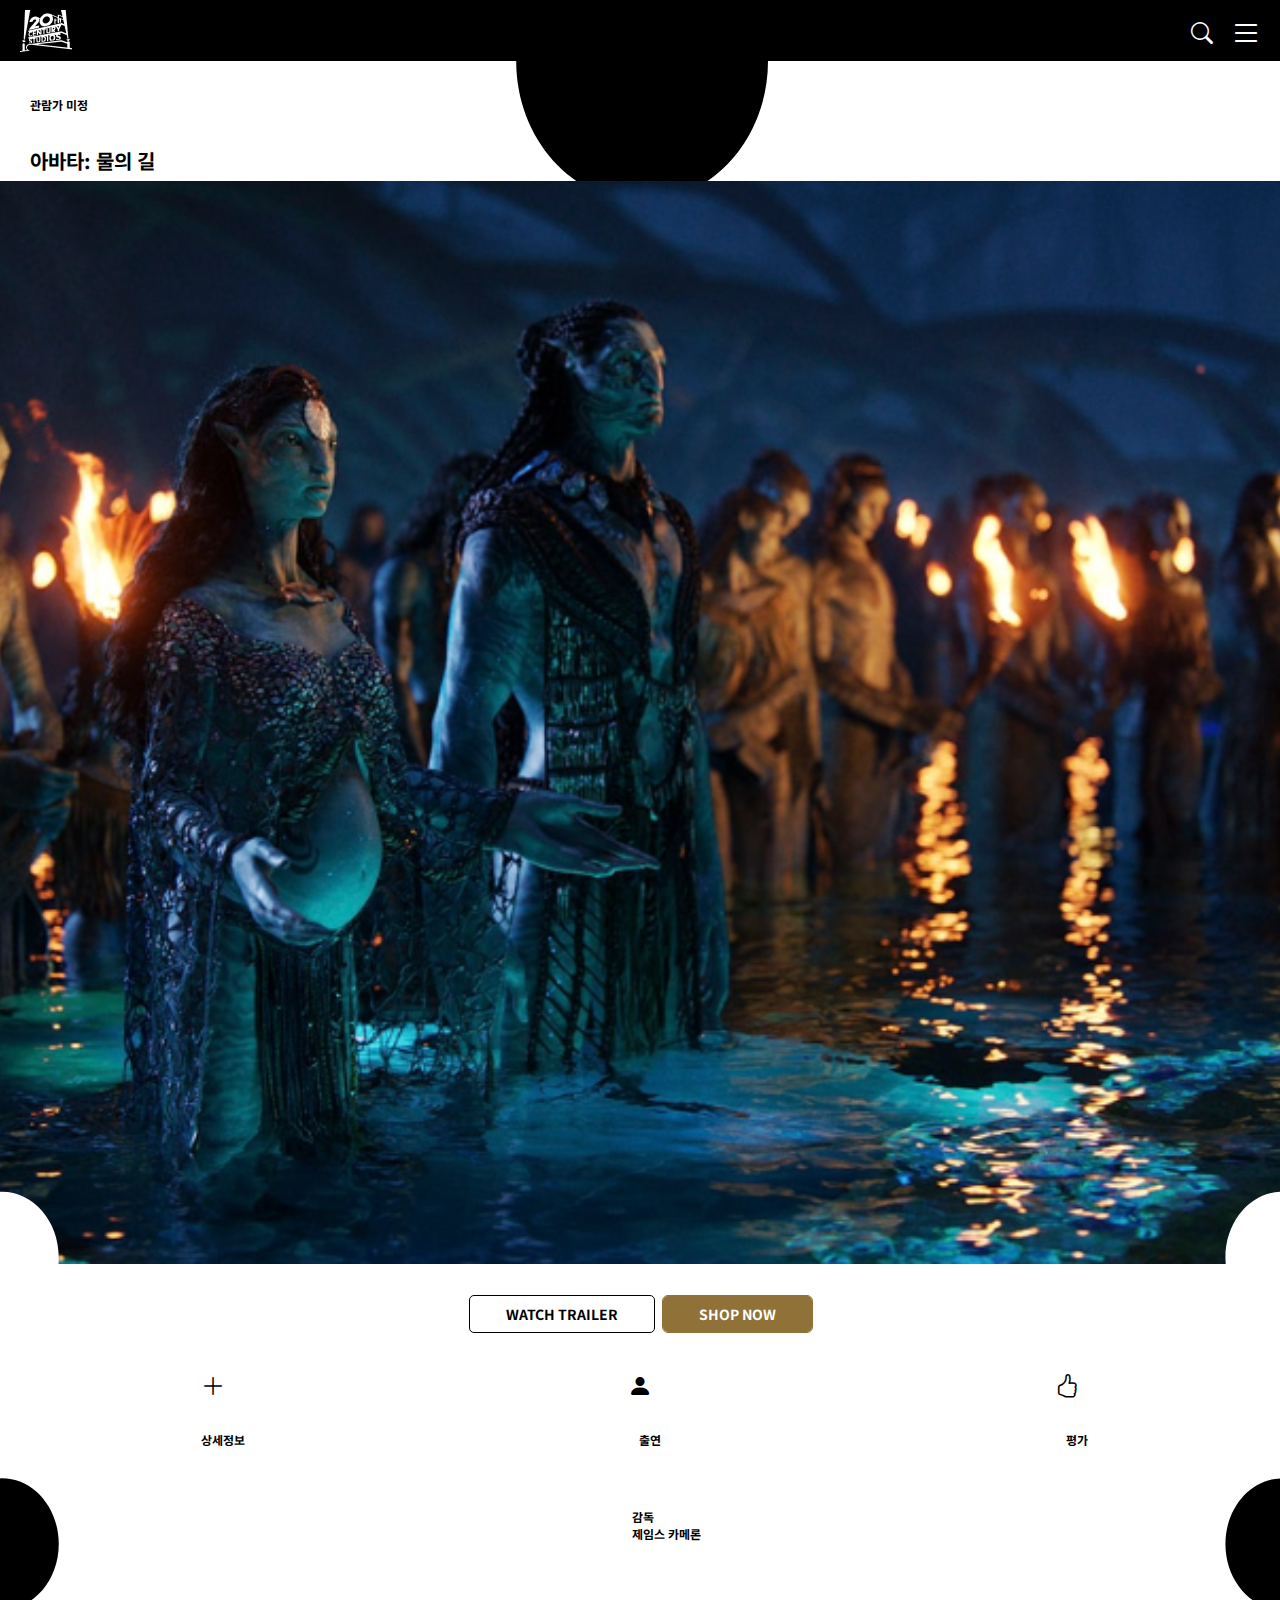
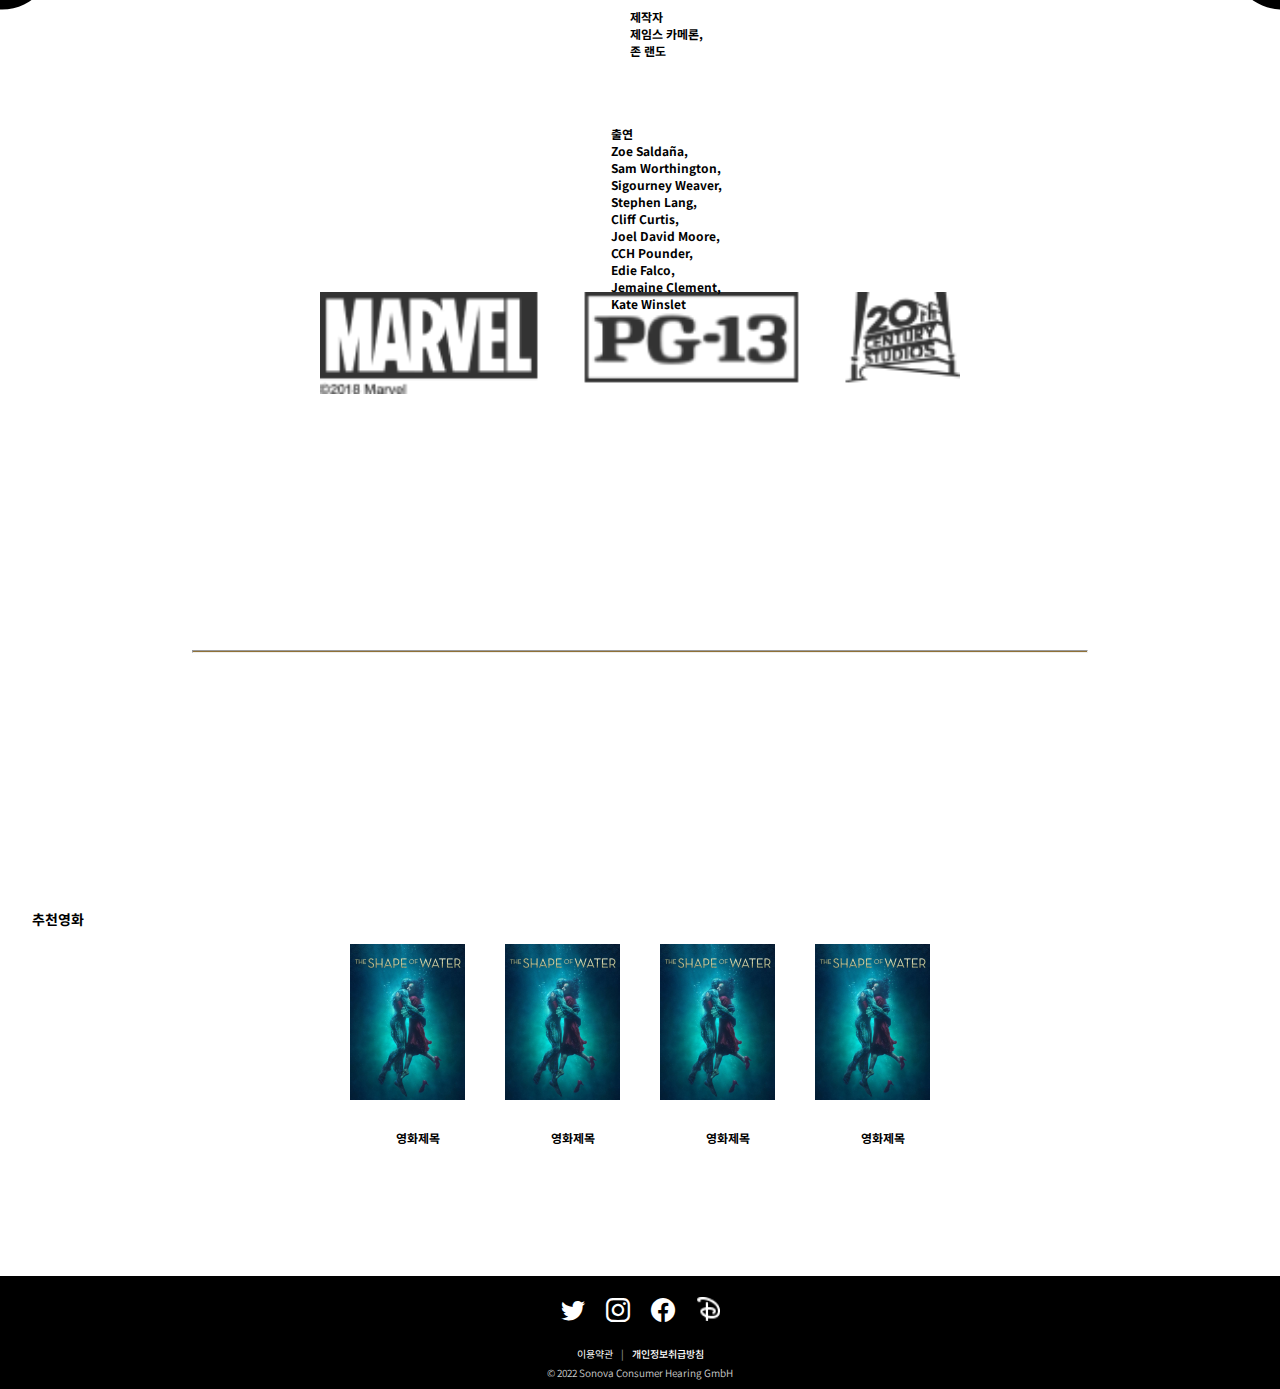
==== cast-avatar.html @ 8e67d543 "update" ====
<!DOCTYPE html>
<html lang="en">
<head>
    <meta charset="UTF-8">
    <meta http-equiv="X-UA-Compatible" content="IE=edge">
    <meta name="viewport" content="width=device-width, initial-scale=1.0">
    <title>영화</title>
    <link rel="stylesheet" href="css/style.css">
    <script src="https://ajax.googleapis.com/ajax/libs/jquery/3.6.0/jquery.min.js"></script>
    <script src="js/app.js"></script>
</head>
<body>
    <header id="main-header">
        <h1 id="logo">
            <a href="./">
                <img src="./images/logo_20cs.png" alt="로고">
            </a>
        </h1>
        <nav id="gnb">
            <a href="#" id="btn-search"><i class="bi bi-search"></i></a>
            <button id="btn-menu"><i class="bi bi-list"></i></button>
        </nav>
    </header>

    <main>
        <header id="info-header">
         <div class="container">
            <h4 id="age">관람가 미정</h4>
            <h1 id="title">아바타: 물의 길</h1>
         </div>
        </header>
        
        <figure>
            <img src="images/avatar-main.svg" alt="영화사진">
        </figure>

        <div class="buttons">
            <a id="basic-btn" href="#">WATCH TRAILER</a>
            <a id="point-btn" href="#">SHOP NOW</a>
        </div>

        <div class="icon-btns">
            <a href="movie.html" id="plus"><i class="bi bi-plus-lg"></i></a>
            <a href="cast.html" id="cast"><i class="bi bi-person-fill"></i></a>
            <a href="review.html" id="review"><i class="bi bi-hand-thumbs-up"></i></a>
        </div>
        
        <div id="iconBtns-text">
            <p class="text1">상세정보</p>
            <p class="text2">출연</p>
            <p class="text3">평가</p>
        </div>
        
        <div class="cast-container">
            <p class="director">감독 <br> 제임스 카메론</p>
            <br>
            <p class="producer">제작자 <br> 제임스 카메론,<br>존 랜도</p>
            <br>
            <p class="cast">출연 <br> Zoe Saldaña,<br>Sam Worthington,<br>Sigourney Weaver,<br>Stephen Lang,<br>Cliff Curtis,<br>Joel David Moore,<br>CCH Pounder,<br> Edie Falco,<br>Jemaine Clement,<br>Kate Winslet</p>
        </div>

        <div class="company-cast">
            <img src="/images/company.png" alt="회사">
        </div>


        <hr>
        
        <div class="recommend-cast">
            <h1>추천영화</h1>
            <div class="movie-col">
            <div class="movie">
                <a href="detail.html">
                    <div class="col">
                    <img src="images/poster.jpg" alt="영화사진">
                    <p class="title">영화제목</p>
                    </div>
                </a>
            </div>
            <div class="movie">
                <a href="detail.html">
                    <div class="col">
                    <img src="images/poster.jpg" alt="영화사진">
                    <p class="title">영화제목</p>
                    </div>
                </a>
            </div>
            <div class="movie">
                <a href="detail.html">
                    <div class="col">
                    <img src="images/poster.jpg" alt="영화사진">
                    <p class="title">영화제목</p>
                    </div>
                </a>
            </div>
            <div class="movie">
                <a href="detail.html">
                    <div class="col">
                    <img src="images/poster.jpg" alt="영화사진">
                    <p class="title">영화제목</p>
                    </div>
                </a>
            </div>
        </div>
        </div>
    </main>

    <footer id="main-footer">
        <nav class="sns-link">
          <a href="#"><i class="bi bi-twitter"></i></a>
          <a href="#"><i class="bi bi-instagram"></i></a>
          <a href="#"><i class="bi bi-facebook"></i></a>
          <img src="images/disney-icon.png" alt="">
        </nav>
        <nav class="footer-menu">
          <a href="#">이용약관</a><span>|</span>
          <a href="#"><strong>개인정보취급방침 </strong></a>
        </nav>
        <p class="copy">© 2022 Sonova Consumer Hearing GmbH</p>
      </footer>
</body>
</html>
---- css/style.css ----
@import url('reset.css');
@import url('https://fonts.googleapis.com/css2?family=Noto+Sans+KR:wght@400;500;700&display=swap');
@import url('https://cdn.jsdelivr.net/npm/bootstrap-icons@1.8.3/font/bootstrap-icons.css');
@import url('movie.css');
@import url('cast.css');
@import url('review.css');
@import url('detail.css');

:root {
    --point-color: #907137;
    --bg-color: #000;
    --text-color: #000; 
  }

  body {
    background-color: var(--bg-color);
    color: var(--text-color);
    width: 100%;
    height: 100vh;
    justify-content: center;
    font-family: 'Noto Sans KR', sans-serif;
  }

#main-header {
    top: 0;
    /* position: absolute; */
    width: 100%;
    height: var(--header-hight);
    padding-left: 20px;
    padding-right: 20px;
    background-color: transparent;
    display: flex;
    align-items: center;
    justify-content: space-between;
    /* outline: 1px solid greenyellow; */
    z-index:10;
}

#logo a img{
    padding-top: 10px;
}

#gnb a, #gnb button{
    color: #fff;
    border-style: none;
    background-color: transparent;
    width: 30px;
    height: 30px;
    text-align: center;
    margin-left: 1em;
}

.bi{
    text-align: center;
    font-size: 24px;
}

.bi-search{
    font-size: 22px;
}

.bi-list {
    font-size: 32px;
  }
  
#gnb {
    display: flex;
    align-items: center;
    margin-left: 1em;
    color: #fff;
}

/* main-footer */
#main-footer {
  position: relative;
  background-color: var(--main-color);
  text-align: center;
  width: 100%;
  margin-top: 15px;
  padding-bottom: 30px;
}

#main-footer a {
  color: #fff;
}

#main-footer .sns-link {
  margin-bottom: 20px;
  font-size: 24px;
  align-items: center;
}

#main-footer .sns-link a {
  margin-right: 1rem;
}
#main-footer .sns-link img{
  /* position: absolute; */
  width: 24px;
  height: 24px;
  margin-bottom: -4px;
}

#main-footer .sns-link a:last-child {
  margin-right: 0;
}

#main-footer .footer-menu {
  font-size: 10px;
  margin-bottom: 5px;
}

#main-footer .footer-menu strong {
  font-weight: 500;
}

#main-footer .footer-menu span {
  margin-left: 0.5rem;
  margin-right: 0.5rem;
  font-weight: 400;
  font-size: 10px;
  opacity: 0.6;
  color: #fff;
}

#main-footer .copy{
  font-style: normal;
  font-weight: 350;
  font-size: 10px;
  line-height: 14px;
  color: #CCCCCC;
}


/* 현진언니css */
main p {
  margin-top: 24px;
  margin-bottom: 25px;
  margin-left: 20px;
  font-style: normal;
  font-weight: 700;
  font-size: 12px;
}

/* 소시지버튼 */

.btn-small {
  background-color: #907137;
  color: #fff;
  padding: 5px 20px;
  border-radius: 15px;
  display: inline-block;
  text-align: center;
  margin-left: 20px;
}

.category-menu{
  display: flex;
  flex-wrap: nowrap;
  /* outline: 1px solid #ccc; */
  padding-left: 20px;
  overflow: scroll;
  margin-top: 20px;
}

.category-menu a{
  white-space: nowrap;
  margin-right: 5px;
}

/* main-img */
.main_img {
  position: relative;
  /* width: 100%; */
  /* height: 139px; */
  display: flex;
  flex-wrap: wrap;
  justify-content: space-around;
 
}   

/* home=card  */
.container{
position: relative;
  width: 100%;
  padding-top: 25px;
  padding-left: 20px;
  padding-right: 20px;
  overflow: hidden;
}
/* .home-card{
  flex-wrap: wrap;
  gap: 40px 10px;
} */
.home-card .box{
  /* width: 200px;
  height: 100%;
  padding-right: 15px;
  flex-direction: row;
  display: flex;
  justify-content: space-around;
  flex-wrap: wrap; */
  /* width: calc(50% - 10px); */
  
  width: 50%;
  /* padding-top: 30%; */
  float: left;
  box-sizing: border-box;
  /* margin-bottom: 5%; */
}
.home-card .box img{
  width: 100%;
  display: block;
  padding-top: 15px;
  padding-right: 15px;
}


/* youtube - NEW & HOT */

.youtube{
margin-left: 20px;
margin-top: 24px;
font-weight: normal;
font-size: 11px;
}
.youtube h2 {
/* outline: 1px solid red; */
margin-bottom: 20px;
font-style: normal;
font-weight:400;
font-size: 12px;
line-height: 16px;
}
.new-menu{
margin-bottom: 50px;
}

/* footer */
#main-footer {
  /* position: relative; */
  clear: both;
  background-color: var(--main-color);
  text-align: center;
  width: 100%;
  height: 98px;
  margin-top: 15px;
}

#main-footer a {
  color: #fff;
}

#main-footer .sns-link {
  margin-bottom: 20px;
  font-size: 24px;
}

#main-footer .sns-link a {
  margin-right: 1rem;
}
#main-footer .sns-link img{
  width: 24px;
  height: 24px;
  margin-bottom: -2px;

}

#main-footer .sns-link a:last-child {
  margin-right: 0;
}

#main-footer .footer-menu {
  display: flex;
  align-items: center;
  justify-content: center;
  font-size: 10px;
  margin-bottom: 5px;
}

#main-footer .footer-menu strong {
  font-weight: 500;
}

#main-footer .footer-menu span {
  margin-left: 0.5rem;
  margin-right: 0.5rem;
  font-weight: 400;
  font-size: 10px;
  opacity: 0.6;
  color: #fff;
}

#main-footer .copy{
  font-style: normal;
  font-weight: 350;
  font-size: 10px;
  line-height: 14px;
  color: #CCCCCC;
}
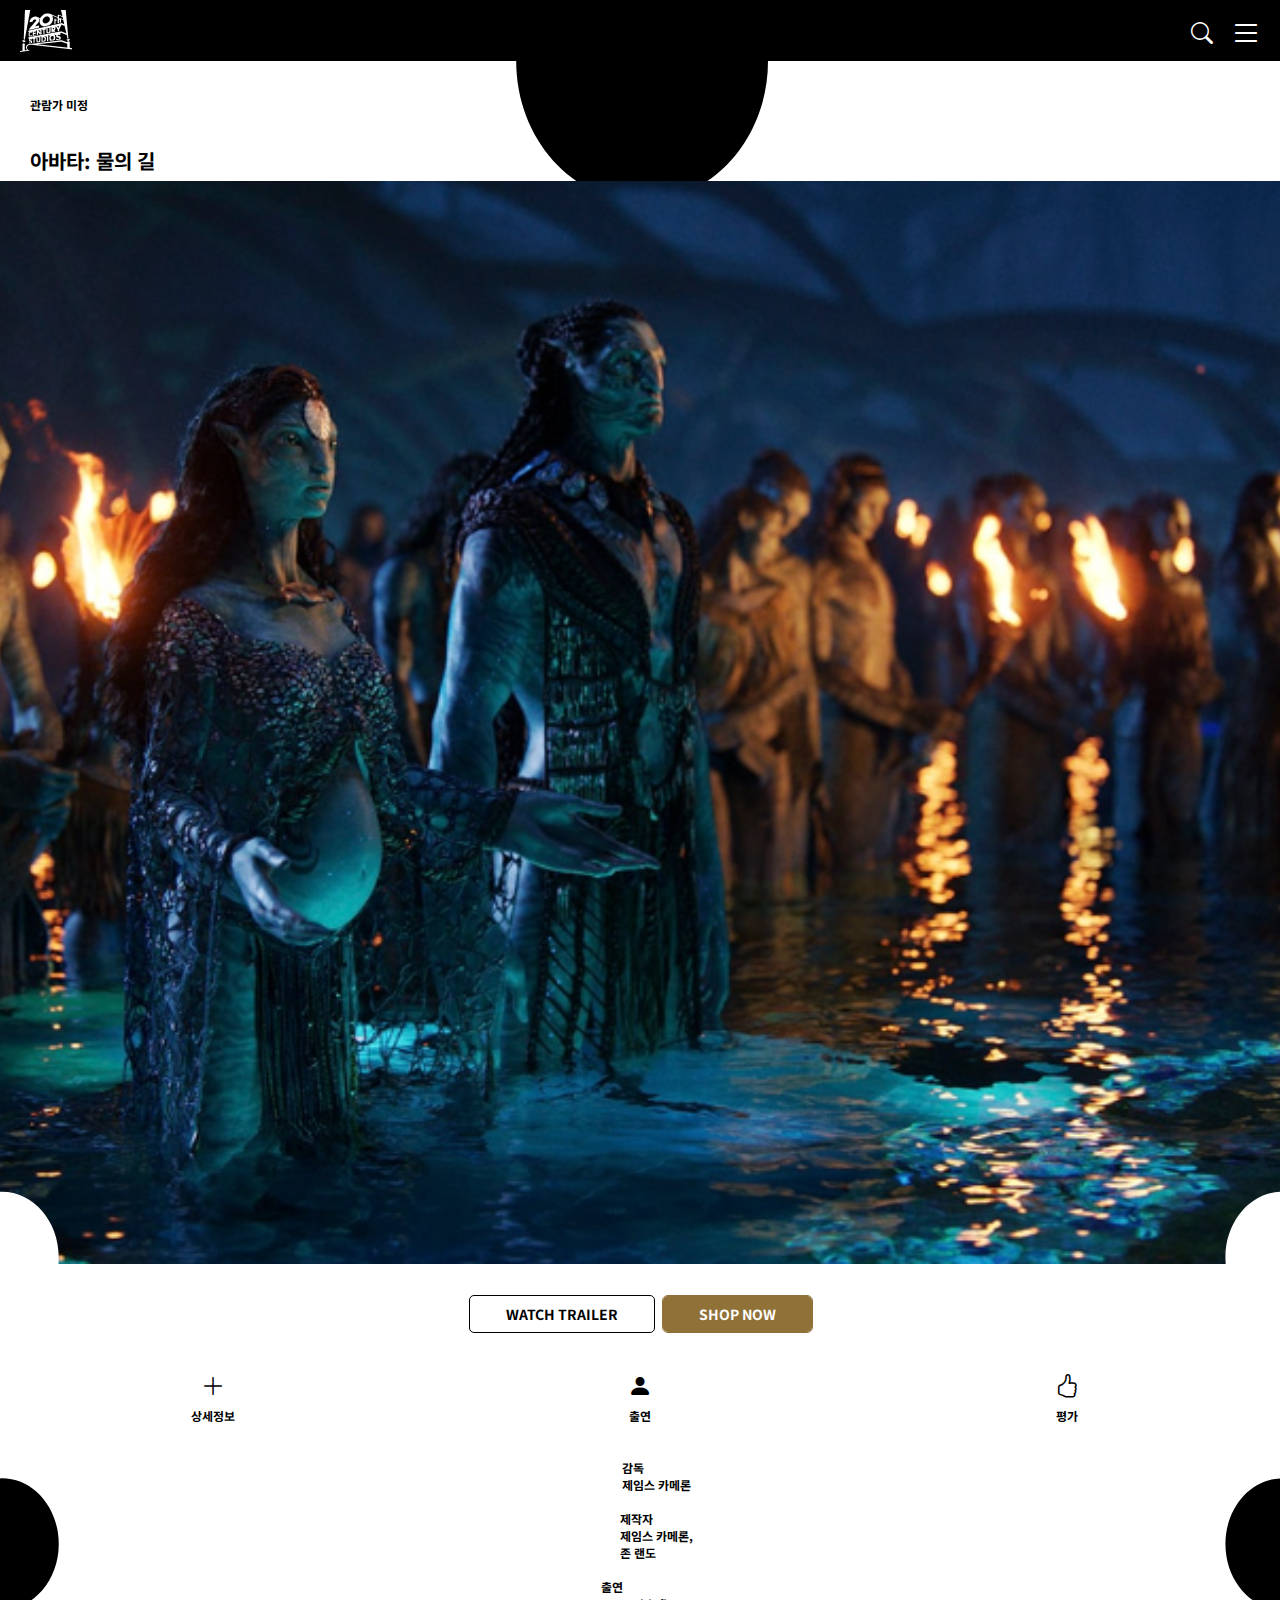
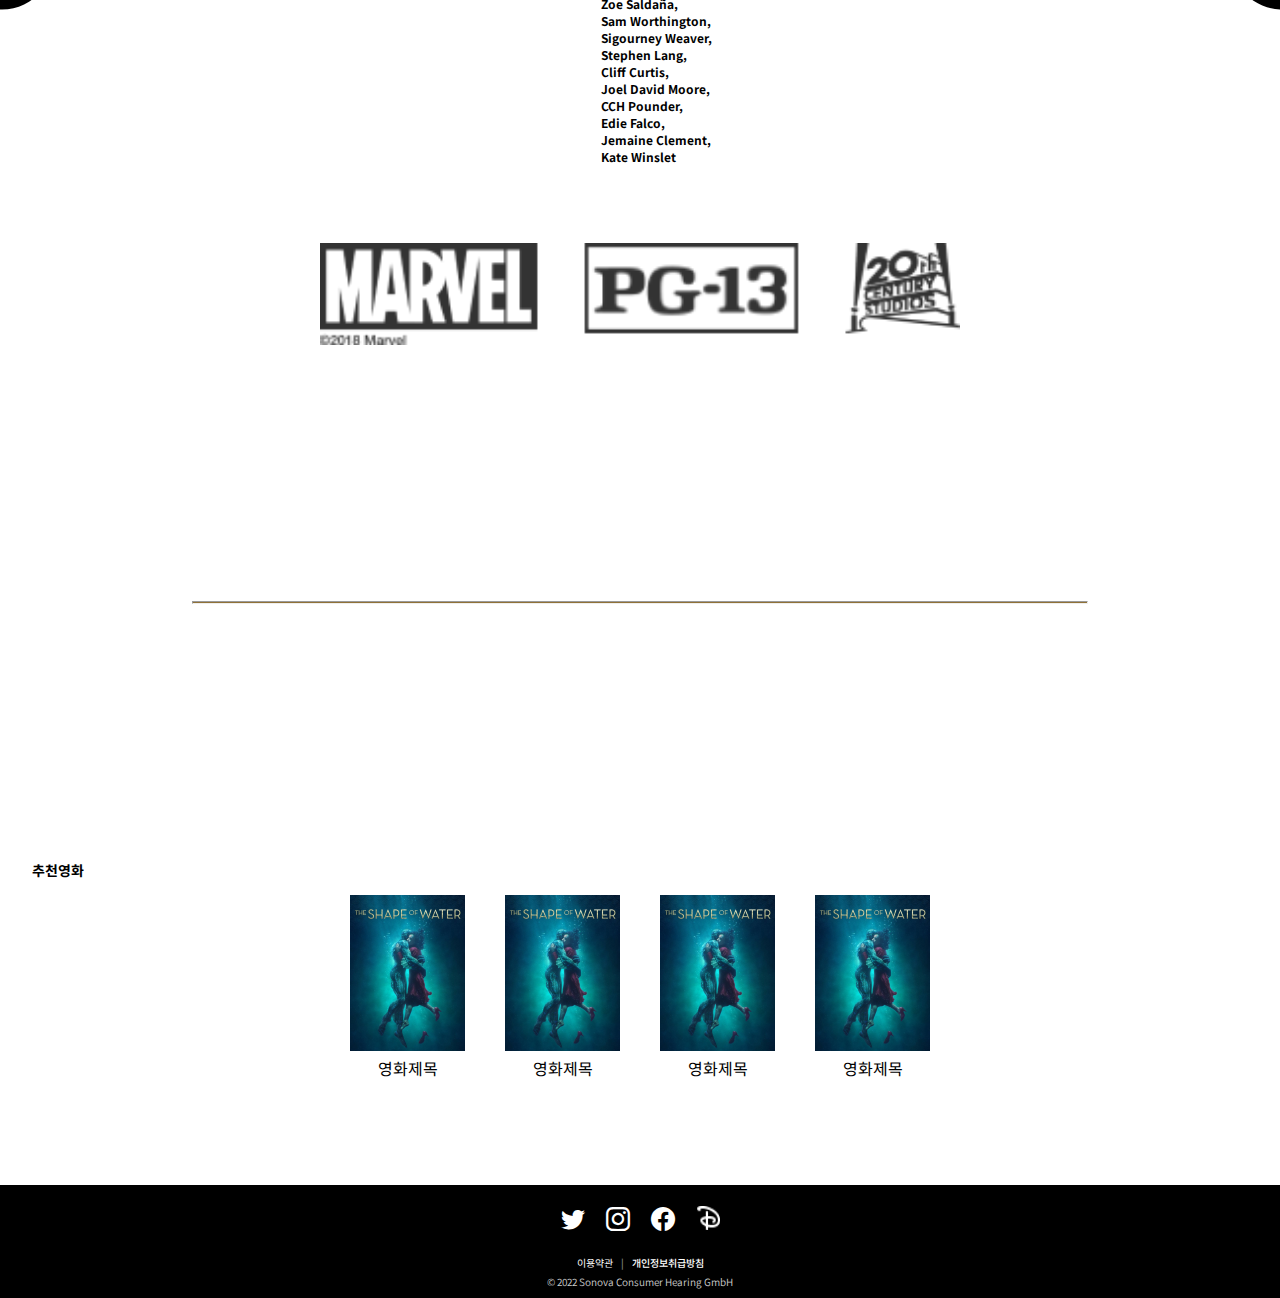
==== commit 85e21358: "update" ====
--- a/cast-avatar.html
+++ b/cast-avatar.html
@@ -22,7 +22,7 @@
         </nav>
     </header>
 
-    <main>
+    <main class="tkBg">
         <header id="info-header">
          <div class="container">
             <h4 id="age">관람가 미정</h4>
--- a/css/style.css
+++ b/css/style.css
@@ -132,14 +132,25 @@
 
 
 /* 현진언니css */
-main p {
+.swiper{
+  display: flex;
+  flex-wrap: wrap;
+}
+
+.swiper-slide img{ 
+  width: 100%; 
+  z-index:1;
+  /* object-fit: cover; */
+}
+
+/* main p {
   margin-top: 24px;
   margin-bottom: 25px;
   margin-left: 20px;
   font-style: normal;
   font-weight: 700;
   font-size: 12px;
-}
+} */
 
 /* 소시지버튼 */
 
@@ -207,11 +218,19 @@
   box-sizing: border-box;
   /* margin-bottom: 5%; */
 }
+
 .home-card .box img{
   width: 100%;
   display: block;
   padding-top: 15px;
-  padding-right: 15px;
+}
+
+.box1{
+padding-right: 15px;
+}
+
+.box2{
+padding-left: 15px;
 }
 
 
@@ -223,6 +242,7 @@
 font-weight: normal;
 font-size: 11px;
 }
+
 .youtube h2 {
 /* outline: 1px solid red; */
 margin-bottom: 20px;
@@ -231,6 +251,7 @@
 font-size: 12px;
 line-height: 16px;
 }
+
 .new-menu{
 margin-bottom: 50px;
 }
